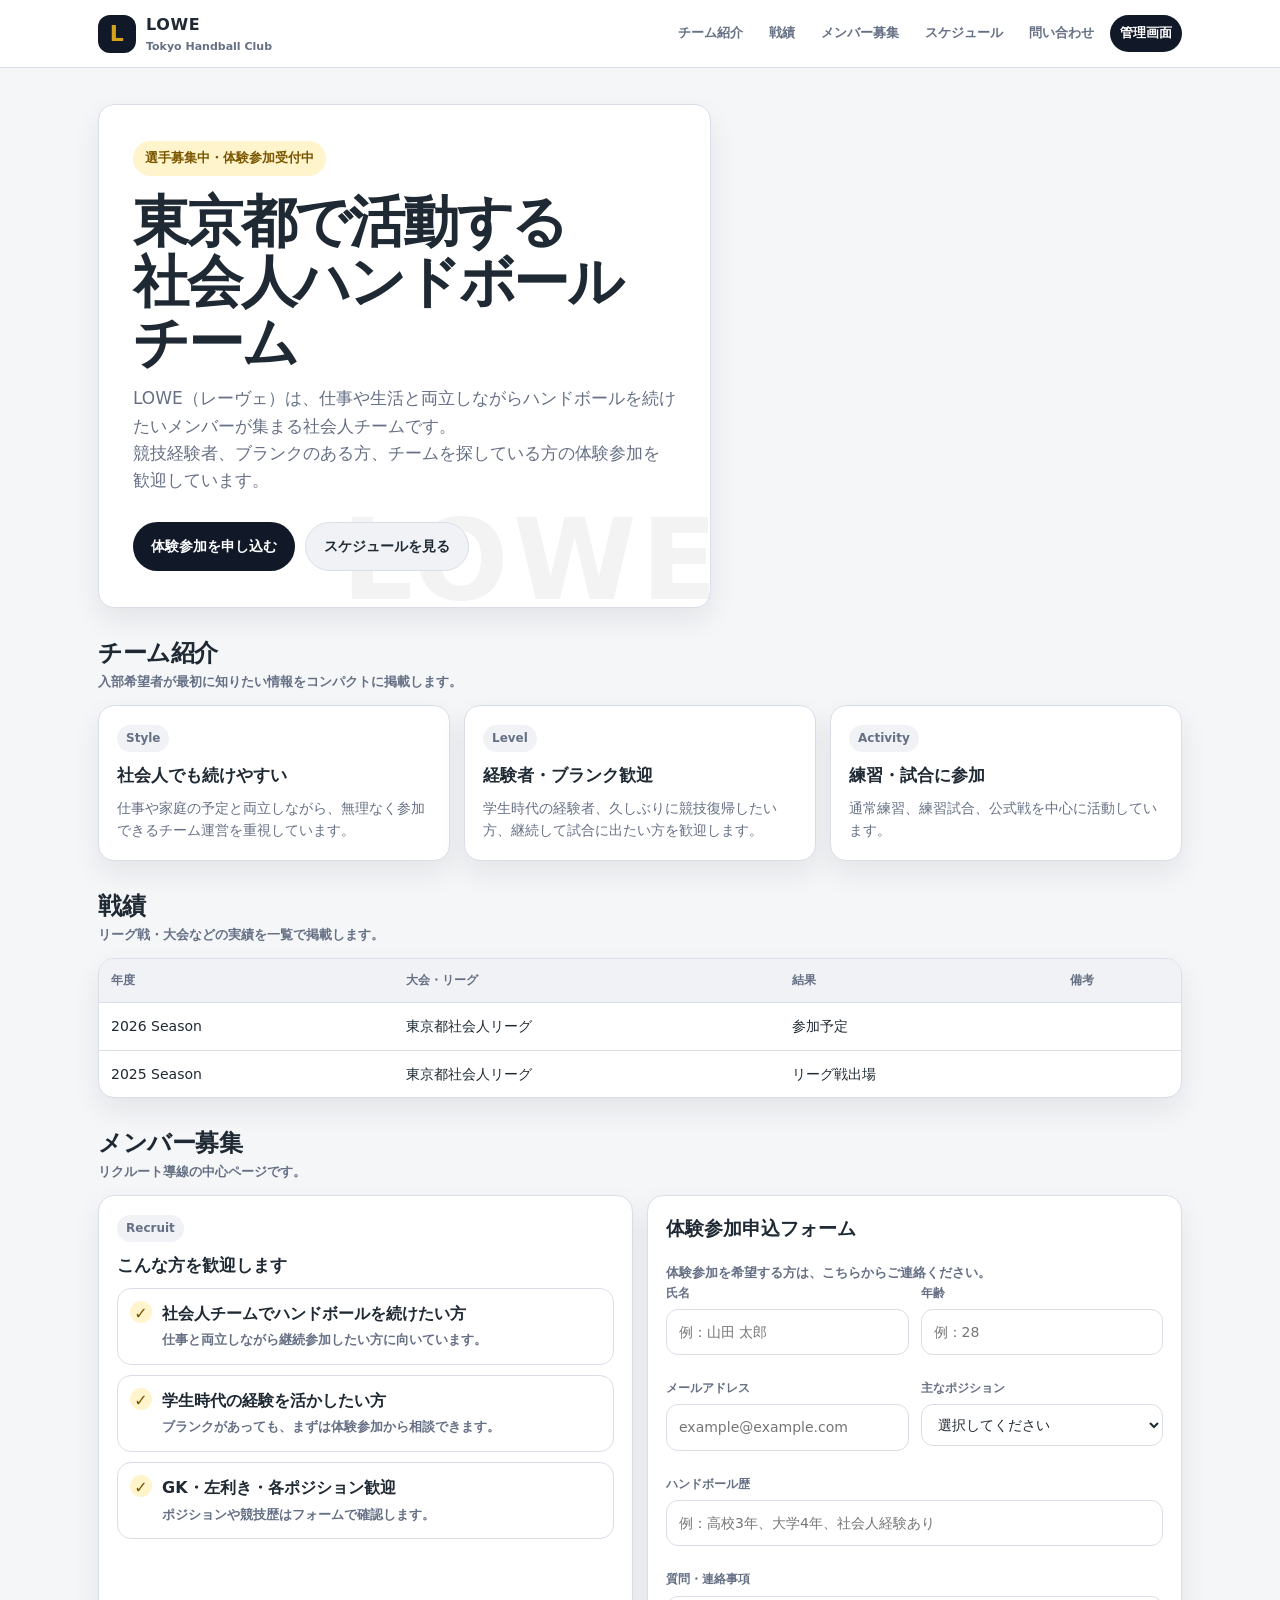
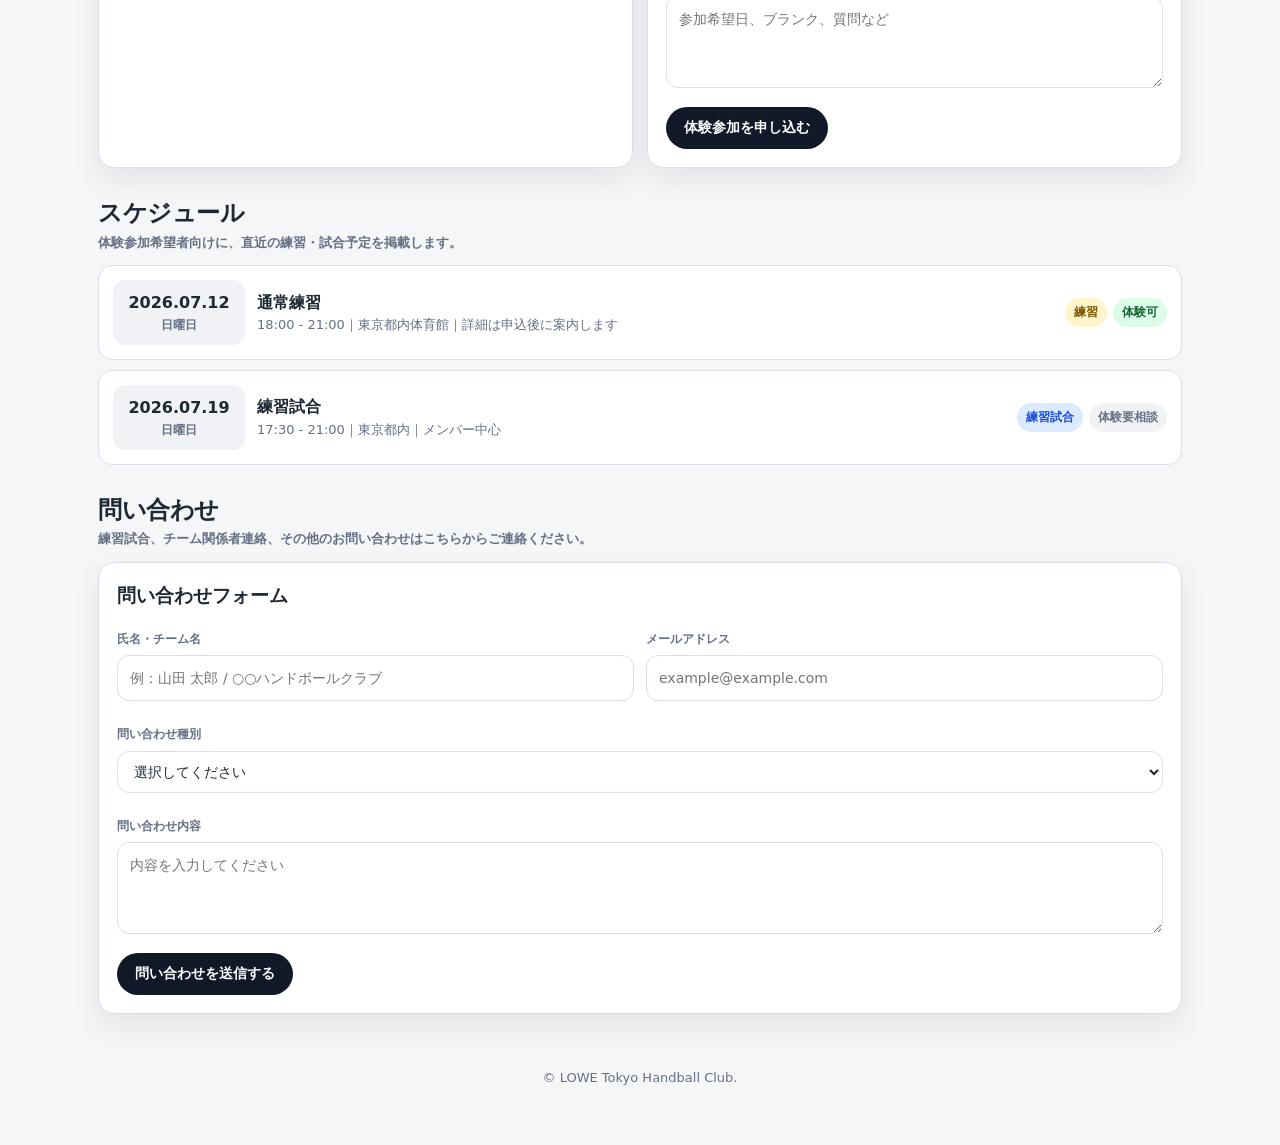
==== index.html @ 6a7ebe71 "Update index.html" ====
<!DOCTYPE html>
<html lang="ja">
<head>
  <meta charset="UTF-8">
  <meta name="viewport" content="width=device-width, initial-scale=1.0">
  <title>LOWE｜東京都社会人ハンドボールチーム</title>
  <meta name="description" content="LOWE（レーヴェ）は東京都で活動する社会人ハンドボールチームです。選手募集、体験参加、練習・試合予定を掲載しています。">
  <link rel="stylesheet" href="./styles.css">
</head>
<body>
  <header class="site-header">
    <div class="header-inner">
      <a href="./index.html#top" class="brand"><span class="brand-mark">L</span><span>LOWE<span class="brand-sub">Tokyo Handball Club</span></span></a>
      <nav class="nav" aria-label="メニュー">
        <a href="#about">チーム紹介</a>
        <a href="#records">戦績</a>
        <a href="#recruit">メンバー募集</a>
        <a href="#schedule">スケジュール</a>
        <a href="#contact">問い合わせ</a>
        <a href="./admin.html" class="admin-link">管理画面</a>
      </nav>
    </div>
  </header>

  <main id="top" class="container">
    <section class="hero">
      <div class="hero-main">
        <div>
          <span id="heroBadge" class="badge">読み込み中...</span>
          <h1 id="heroTitle"></h1>
          <p id="heroLead" class="lead"></p>
        </div>
        <div class="hero-actions">
          <a id="heroPrimaryButton" class="btn btn-primary" href="#recruit"></a>
          <a id="heroSecondaryButton" class="btn btn-secondary" href="#schedule"></a>
        </div>
      </div>
      <div id="heroGallery" class="hero-gallery hidden"></div>
    </section>

    <section id="about" class="section">
      <div class="section-head"><div><h2>チーム紹介</h2><p id="aboutNote" class="section-note"></p></div></div>
      <div id="aboutCards" class="grid-3"></div>
    </section>

    <section id="records" class="section">
      <div class="section-head"><div><h2>戦績</h2><p class="section-note">リーグ戦・大会などの実績を一覧で掲載します。</p></div></div>
      <div class="table-wrap compact-table">
        <table><thead><tr><th>年度</th><th>大会・リーグ</th><th>結果</th><th>備考</th></tr></thead><tbody id="recordList"></tbody></table>
      </div>
    </section>

    <section id="recruit" class="section">
      <div class="section-head"><div><h2>メンバー募集</h2><p id="recruitNote" class="section-note"></p></div></div>
      <div class="grid-2">
        <div class="card"><span class="card-kicker">Recruit</span><h3 id="recruitTitle"></h3><ul id="recruitList" class="recruit-list"></ul></div>
        <div class="form-box">
          <h3 style="margin-top:0;">体験参加申込フォーム</h3>
          <p class="section-note">体験参加を希望する方は、こちらからご連絡ください。</p>
          <form id="trialForm">
            <div class="form-grid">
              <div class="form-row"><label for="name">氏名</label><input id="name" type="text" placeholder="例：山田 太郎" required></div>
              <div class="form-row"><label for="age">年齢</label><input id="age" type="number" placeholder="例：28"></div>
              <div class="form-row"><label for="email">メールアドレス</label><input id="email" type="email" placeholder="example@example.com" required></div>
              <div class="form-row"><label for="position">主なポジション</label><select id="position" required><option value="">選択してください</option><option>GK</option><option>LW</option><option>RW</option><option>PV</option><option>CB</option><option>LB</option><option>RB</option><option>複数ポジション可</option></select></div>
              <div class="form-row full"><label for="history">ハンドボール歴</label><input id="history" type="text" placeholder="例：高校3年、大学4年、社会人経験あり"></div>
              <div class="form-row full"><label for="message">質問・連絡事項</label><textarea id="message" placeholder="参加希望日、ブランク、質問など"></textarea></div>
            </div>
            <button class="btn btn-primary" type="submit">体験参加を申し込む</button>
            <div id="formNotice" class="notice">体験参加申込を送信しました。</div>
          </form>
        </div>
      </div>
    </section>

    <section id="schedule" class="section">
      <div class="section-head"><div><h2>スケジュール</h2><p class="section-note">体験参加希望者向けに、直近の練習・試合予定を掲載します。</p></div></div>
      <div id="scheduleList" class="schedule-list"></div>
    </section>

    <section id="contact" class="section">
      <div class="section-head"><div><h2>問い合わせ</h2><p class="section-note">練習試合、チーム関係者連絡、その他のお問い合わせはこちらからご連絡ください。</p></div></div>
      <div class="form-box">
        <h3 style="margin-top:0;">問い合わせフォーム</h3>
        <form id="contactForm">
          <div class="form-grid">
            <div class="form-row"><label for="contactName">氏名・チーム名</label><input id="contactName" type="text" placeholder="例：山田 太郎 / ○○ハンドボールクラブ" required></div>
            <div class="form-row"><label for="contactEmail">メールアドレス</label><input id="contactEmail" type="email" placeholder="example@example.com" required></div>
            <div class="form-row full"><label for="contactCategory">問い合わせ種別</label><select id="contactCategory" required><option value="">選択してください</option><option>練習試合の相談</option><option>合同練習の相談</option><option>体験参加の相談</option><option>その他</option></select></div>
            <div class="form-row full"><label for="contactMessage">問い合わせ内容</label><textarea id="contactMessage" placeholder="内容を入力してください" required></textarea></div>
          </div>
          <button class="btn btn-primary" type="submit">問い合わせを送信する</button>
          <div id="contactNotice" class="notice">問い合わせを送信しました。</div>
        </form>
      </div>
    </section>

    <footer class="footer">© LOWE Tokyo Handball Club.</footer>
  </main>

  <script>window.LOWE_CONFIG = { API_URL: 'https://script.google.com/macros/s/AKfycbwyia8Nlp12G9dh4fAoDj5HJZ_Hp--eAXgDvvhFyzN0VoirF3Um8paBgnr2kawOHe3fKA/exec' };</script>
  <script src="./app.js"></script>
</body>
</html>
---- styles.css ----
:root {
  --bg: #f5f6f8;
  --surface: #ffffff;
  --surface-soft: #f0f2f5;
  --text: #1f2933;
  --muted: #667085;
  --line: #d9dee7;
  --main: #111827;
  --accent: #d7a21b;
  --accent-soft: #fff4cc;
  --red: #c2410c;
  --radius: 16px;
  --shadow: 0 12px 28px rgba(16, 24, 40, 0.08);
}

* { box-sizing: border-box; }
html { scroll-behavior: smooth; }
body {
  margin: 0;
  font-family: system-ui, -apple-system, BlinkMacSystemFont, "Segoe UI", sans-serif;
  color: var(--text);
  background: var(--bg);
  line-height: 1.6;
}
a { color: inherit; text-decoration: none; }
.hidden { display: none !important; }

.site-header {
  position: sticky;
  top: 0;
  z-index: 20;
  background: rgba(255, 255, 255, 0.94);
  border-bottom: 1px solid var(--line);
  backdrop-filter: blur(10px);
}
.header-inner {
  max-width: 1120px;
  margin: 0 auto;
  padding: 12px 18px;
  display: flex;
  align-items: center;
  justify-content: space-between;
  gap: 16px;
}
.brand {
  display: flex;
  align-items: center;
  gap: 10px;
  font-weight: 800;
  letter-spacing: 0.04em;
}
.brand-mark {
  width: 38px;
  height: 38px;
  border-radius: 12px;
  background: var(--main);
  color: var(--accent);
  display: grid;
  place-items: center;
  font-size: 22px;
  font-weight: 900;
}
.brand-sub {
  display: block;
  font-size: 11px;
  color: var(--muted);
  font-weight: 600;
  letter-spacing: 0;
}
.nav {
  display: flex;
  gap: 6px;
  flex-wrap: wrap;
  justify-content: flex-end;
}
.nav a {
  padding: 8px 10px;
  border-radius: 999px;
  font-size: 13px;
  color: var(--muted);
  font-weight: 700;
}
.nav a:hover { background: var(--surface-soft); color: var(--text); }
.nav .admin-link { background: var(--main); color: #ffffff; }

.container {
  max-width: 1120px;
  margin: 0 auto;
  padding: 22px 18px 56px;
}
.hero {
  display: grid;
  grid-template-columns: minmax(0, 1.15fr) minmax(320px, 0.85fr);
  gap: 18px;
  margin-top: 14px;
  align-items: stretch;
}
.hero-main,
.hero-gallery,
.card,
.form-box,
.admin-box,
.admin-login-card {
  background: var(--surface);
  border: 1px solid var(--line);
  border-radius: var(--radius);
  box-shadow: var(--shadow);
}
.admin-login-card {
  max-width: 560px;
  margin: 54px auto 0;
  padding: 28px;
}
.hero-main {
  padding: 36px 34px;
  min-height: 360px;
  display: flex;
  flex-direction: column;
  justify-content: space-between;
  overflow: hidden;
  position: relative;
}
.hero-main::after {
  content: "LOWE";
  position: absolute;
  right: -12px;
  bottom: -44px;
  font-size: 112px;
  font-weight: 900;
  color: rgba(17, 24, 39, 0.05);
  letter-spacing: 0.04em;
  pointer-events: none;
}
.hero-gallery {
  padding: 14px;
  display: grid;
  grid-template-columns: 1.15fr 0.85fr;
  grid-template-rows: 1fr 1fr;
  gap: 10px;
  min-height: 360px;
}
.hero-gallery.hidden { display: none; }
.hero-img {
  width: 100%;
  height: 100%;
  border-radius: 14px;
  object-fit: cover;
  background: var(--surface-soft);
  display: block;
}
.hero-img-main { grid-row: 1 / 3; }
.hero-gallery.one { grid-template-columns: 1fr; grid-template-rows: 1fr; }
.hero-gallery.one .hero-img-main { grid-row: auto; }
.hero-gallery.two { grid-template-columns: 1fr 1fr; grid-template-rows: 1fr; }
.hero-gallery.two .hero-img-main { grid-row: auto; }

.badge {
  display: inline-flex;
  width: fit-content;
  padding: 7px 12px;
  border-radius: 999px;
  background: var(--accent-soft);
  color: #7a5600;
  font-size: 13px;
  font-weight: 800;
}
h1 {
  margin: 16px 0 12px;
  font-size: clamp(32px, 5vw, 56px);
  line-height: 1.08;
  letter-spacing: -0.04em;
  white-space: pre-line;
}
.lead {
  margin: 0;
  max-width: 820px;
  font-size: 17px;
  color: var(--muted);
  font-weight: 500;
  white-space: pre-line;
  position: relative;
  z-index: 1;
}
.hero-actions {
  display: flex;
  flex-wrap: wrap;
  gap: 10px;
  margin-top: 28px;
  position: relative;
  z-index: 1;
}
.btn {
  appearance: none;
  border: 0;
  border-radius: 999px;
  padding: 12px 18px;
  font-size: 14px;
  font-weight: 800;
  cursor: pointer;
  display: inline-flex;
  align-items: center;
  justify-content: center;
  gap: 8px;
  transition: 0.16s ease;
}
.btn-primary { background: var(--main); color: #ffffff; }
.btn-primary:hover {
  transform: translateY(-1px);
  box-shadow: 0 10px 18px rgba(17, 24, 39, 0.18);
}
.btn-secondary {
  background: var(--surface-soft);
  color: var(--text);
  border: 1px solid var(--line);
}
.btn-danger {
  background: #fff1f2;
  color: #be123c;
  border: 1px solid #fecdd3;
}
.btn-small { padding: 8px 12px; font-size: 12px; }

.section { margin-top: 26px; }
.section-head {
  display: flex;
  align-items: flex-end;
  justify-content: space-between;
  gap: 16px;
  margin-bottom: 12px;
}
.section h2 { margin: 0; font-size: 24px; letter-spacing: -0.02em; }
.section-note {
  margin: 0;
  color: var(--muted);
  font-size: 13px;
  font-weight: 600;
}
.grid-3 {
  display: grid;
  grid-template-columns: repeat(3, 1fr);
  gap: 14px;
}
.grid-2 {
  display: grid;
  grid-template-columns: repeat(2, 1fr);
  gap: 14px;
}
.card { padding: 18px; }
.card-kicker {
  display: inline-flex;
  padding: 4px 9px;
  border-radius: 999px;
  background: var(--surface-soft);
  color: var(--muted);
  font-size: 12px;
  font-weight: 800;
  margin-bottom: 10px;
}
.card h3 { margin: 0 0 8px; font-size: 17px; }
.card p {
  margin: 0;
  color: var(--muted);
  font-size: 14px;
  white-space: pre-line;
}
.recruit-list {
  display: grid;
  gap: 10px;
  margin: 0;
  padding: 0;
  list-style: none;
}
.recruit-list li {
  display: flex;
  gap: 10px;
  align-items: flex-start;
  padding: 12px;
  border: 1px solid var(--line);
  border-radius: 14px;
  background: #ffffff;
}
.check {
  width: 22px;
  height: 22px;
  border-radius: 999px;
  display: grid;
  place-items: center;
  background: var(--accent-soft);
  color: #7a5600;
  font-weight: 900;
  flex: 0 0 auto;
}
.form-box, .admin-box { padding: 18px; }
label {
  display: block;
  margin-bottom: 6px;
  color: var(--muted);
  font-size: 12px;
  font-weight: 800;
}
input, select, textarea {
  width: 100%;
  padding: 11px 12px;
  border: 1px solid var(--line);
  border-radius: 12px;
  background: #ffffff;
  font: inherit;
  font-size: 14px;
  color: var(--text);
}
input[type="date"], input[type="time"] { min-height: 46px; }
textarea { min-height: 92px; resize: vertical; }
.form-grid {
  display: grid;
  grid-template-columns: repeat(2, 1fr);
  gap: 12px;
}
.form-row { margin-bottom: 12px; }
.full { grid-column: 1 / -1; }

.schedule-list { display: grid; gap: 10px; }
.schedule-item {
  display: grid;
  grid-template-columns: 132px 1fr auto;
  gap: 12px;
  align-items: center;
  padding: 14px;
  border: 1px solid var(--line);
  border-radius: 14px;
  background: var(--surface);
}
.date-box {
  padding: 10px;
  border-radius: 12px;
  background: var(--surface-soft);
  text-align: center;
  font-weight: 900;
}
.date-box span {
  display: block;
  color: var(--muted);
  font-size: 12px;
  font-weight: 800;
}
.schedule-title { font-weight: 900; }
.schedule-meta { color: var(--muted); font-size: 13px; }
.tag {
  display: inline-flex;
  align-items: center;
  padding: 5px 9px;
  border-radius: 999px;
  background: var(--surface-soft);
  color: var(--muted);
  font-size: 12px;
  font-weight: 800;
  white-space: nowrap;
}
.tag.open { background: var(--accent-soft); color: #7a5600; }
.tag.match { background: #dbeafe; color: #1d4ed8; }
.tag.trial-ok { background: #dcfce7; color: #166534; }
.tag.trial-ng { background: #ffedd5; color: #9a3412; }

.table-wrap {
  overflow-x: auto;
  background: var(--surface);
  border: 1px solid var(--line);
  border-radius: var(--radius);
  box-shadow: var(--shadow);
}
table {
  width: 100%;
  min-width: 720px;
  border-collapse: collapse;
  font-size: 14px;
}
th, td {
  padding: 12px;
  border-bottom: 1px solid var(--line);
  text-align: left;
  white-space: nowrap;
}
th {
  background: var(--surface-soft);
  color: var(--muted);
  font-size: 12px;
  font-weight: 900;
}
tr:last-child td { border-bottom: 0; }
.compact-table table { min-width: 620px; }

.notice {
  padding: 13px 14px;
  border-radius: 14px;
  background: var(--accent-soft);
  color: #7a5600;
  font-size: 13px;
  font-weight: 800;
  margin-top: 12px;
  display: none;
}
.notice.error {
  background: #fff1f2;
  color: #be123c;
}
.admin-note {
  padding: 14px;
  border-radius: 14px;
  background: #eef2ff;
  color: #3730a3;
  font-size: 13px;
  font-weight: 700;
  margin-bottom: 14px;
}
.admin-tabs {
  display: flex;
  flex-wrap: wrap;
  gap: 8px;
  margin-bottom: 16px;
  padding: 8px;
  background: var(--surface-soft);
  border-radius: 999px;
}
.tab-btn {
  border: 0;
  border-radius: 999px;
  padding: 10px 14px;
  background: transparent;
  color: var(--muted);
  font-weight: 900;
  cursor: pointer;
  font-size: 13px;
}
.tab-btn.active { background: var(--main); color: #ffffff; }
.tab-panel { display: none; }
.tab-panel.active { display: block; }
.admin-actions {
  display: flex;
  flex-wrap: wrap;
  gap: 10px;
  margin-top: 4px;
}
.admin-card {
  padding: 14px;
  border: 1px solid var(--line);
  border-radius: 14px;
  background: #ffffff;
  margin-bottom: 12px;
}
.footer {
  margin-top: 34px;
  padding: 20px 0 0;
  color: var(--muted);
  font-size: 13px;
  text-align: center;
}

@media (max-width: 920px) {
  .hero { grid-template-columns: 1fr; }
  .hero-gallery { min-height: 280px; }
}
@media (max-width: 860px) {
  .grid-3, .grid-2 { grid-template-columns: 1fr; }
  .form-grid { grid-template-columns: 1fr; }
  .schedule-item { grid-template-columns: 1fr; }
  .header-inner {
    align-items: flex-start;
    flex-direction: column;
  }
  .nav { justify-content: flex-start; }
  .hero-main { padding: 24px; }
}
@media (max-width: 520px) {
  .container { padding: 14px 12px 42px; }
  .nav a { padding: 7px 8px; font-size: 12px; }
  .hero-gallery {
    grid-template-columns: 1fr;
    grid-template-rows: repeat(3, 160px);
  }
  .hero-gallery .hero-img-main { grid-row: auto; }
  .admin-tabs { border-radius: 16px; }
  .tab-btn { flex: 1 1 auto; }
}
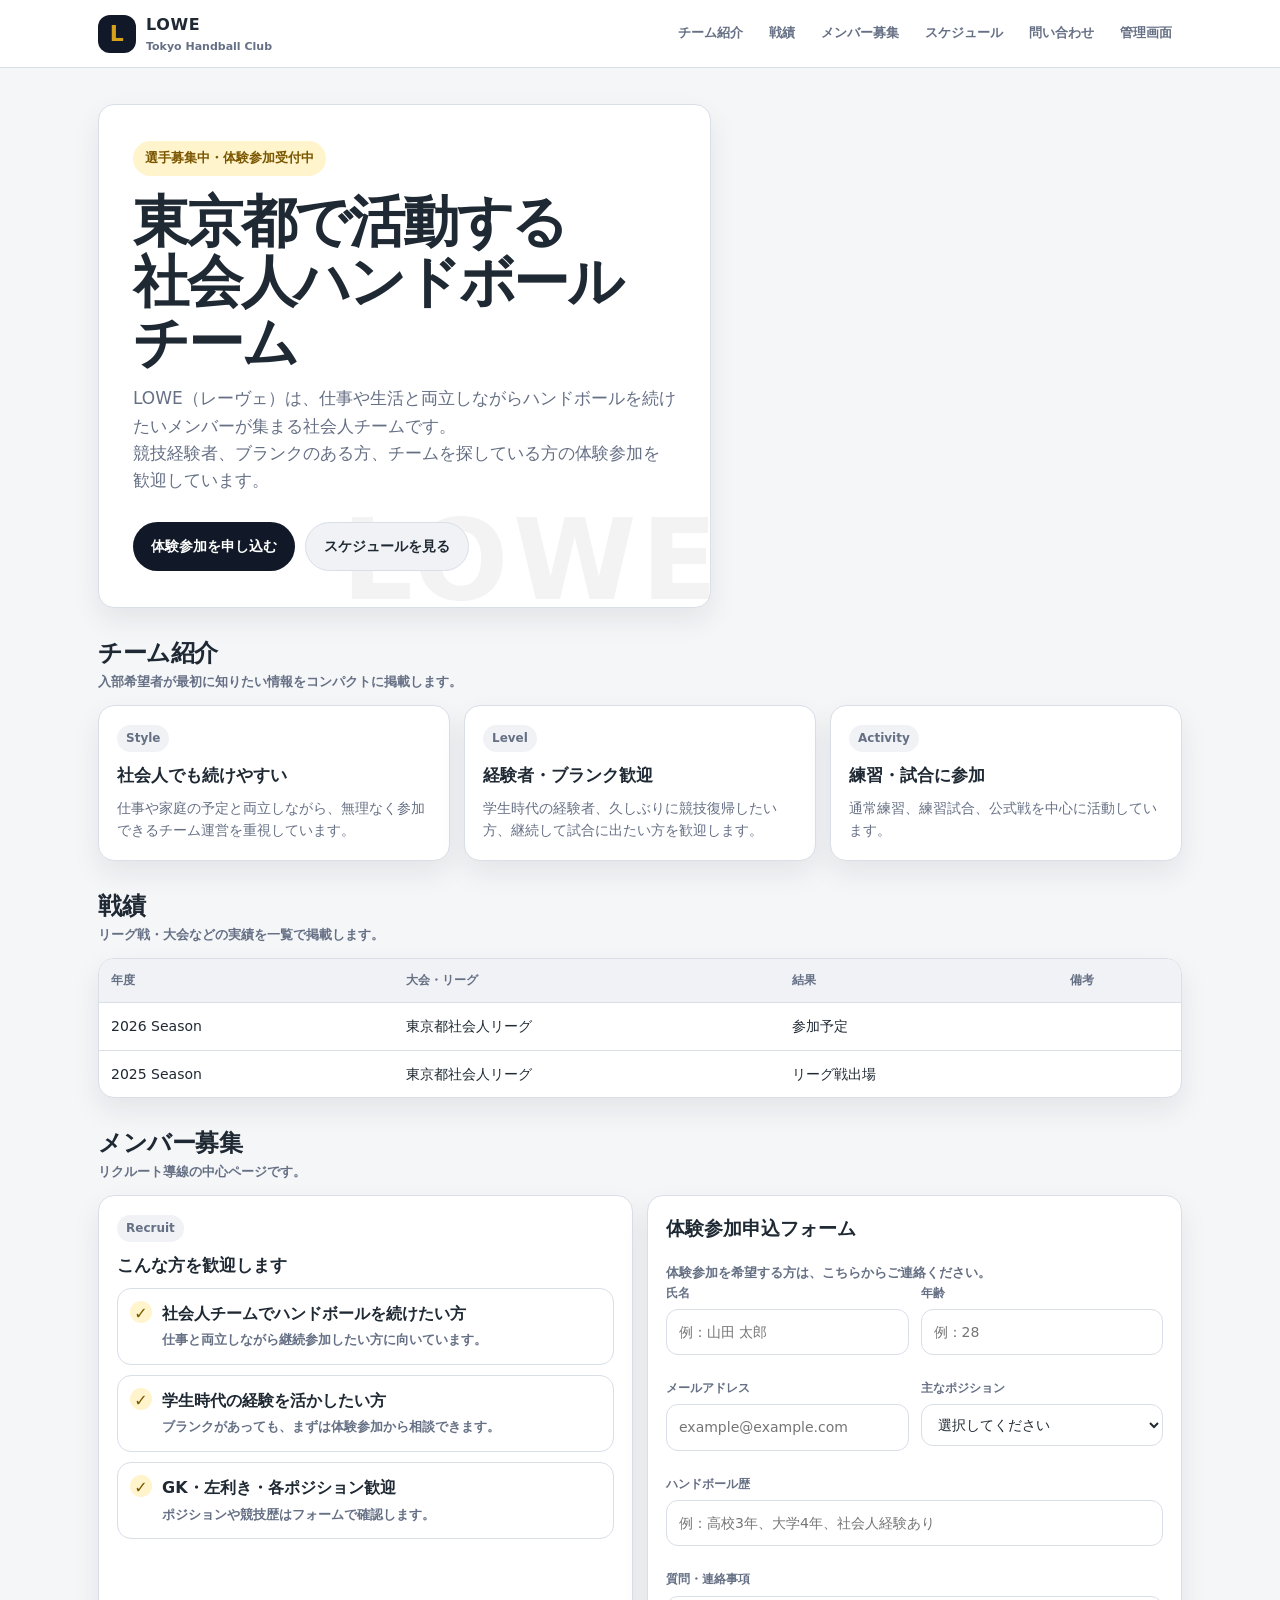
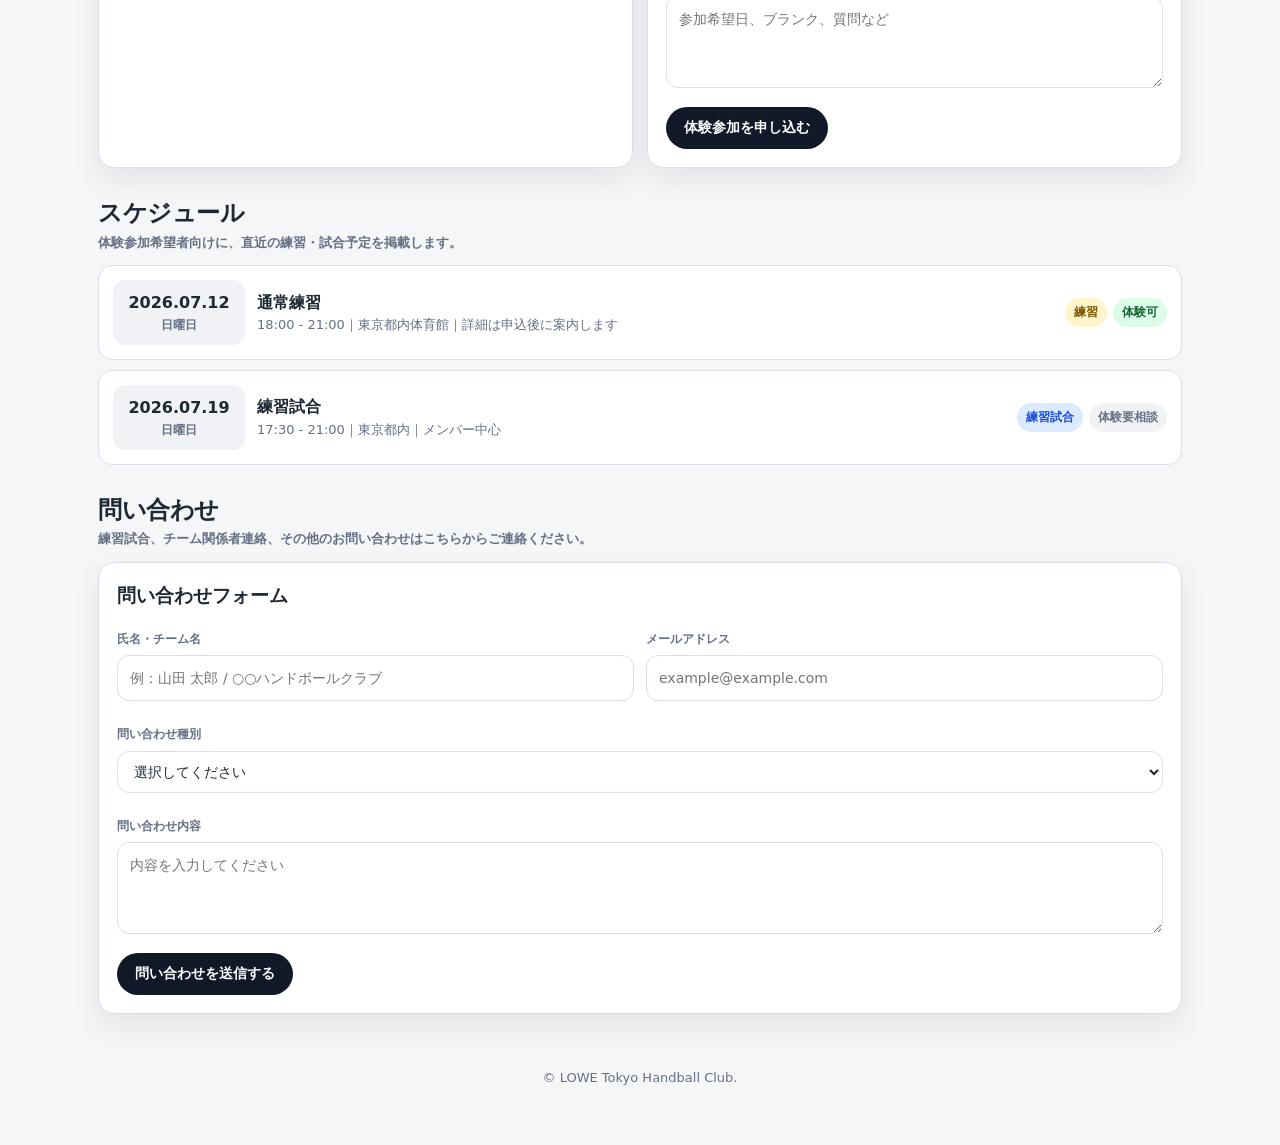
==== commit ba4bb48a: "Update index.html" ====
--- a/index.html
+++ b/index.html
@@ -17,7 +17,7 @@
         <a href="#recruit">メンバー募集</a>
         <a href="#schedule">スケジュール</a>
         <a href="#contact">問い合わせ</a>
-        <a href="./admin.html" class="admin-link">管理画面</a>
+        <a href="./admin.html">管理画面</a>
       </nav>
     </div>
   </header>
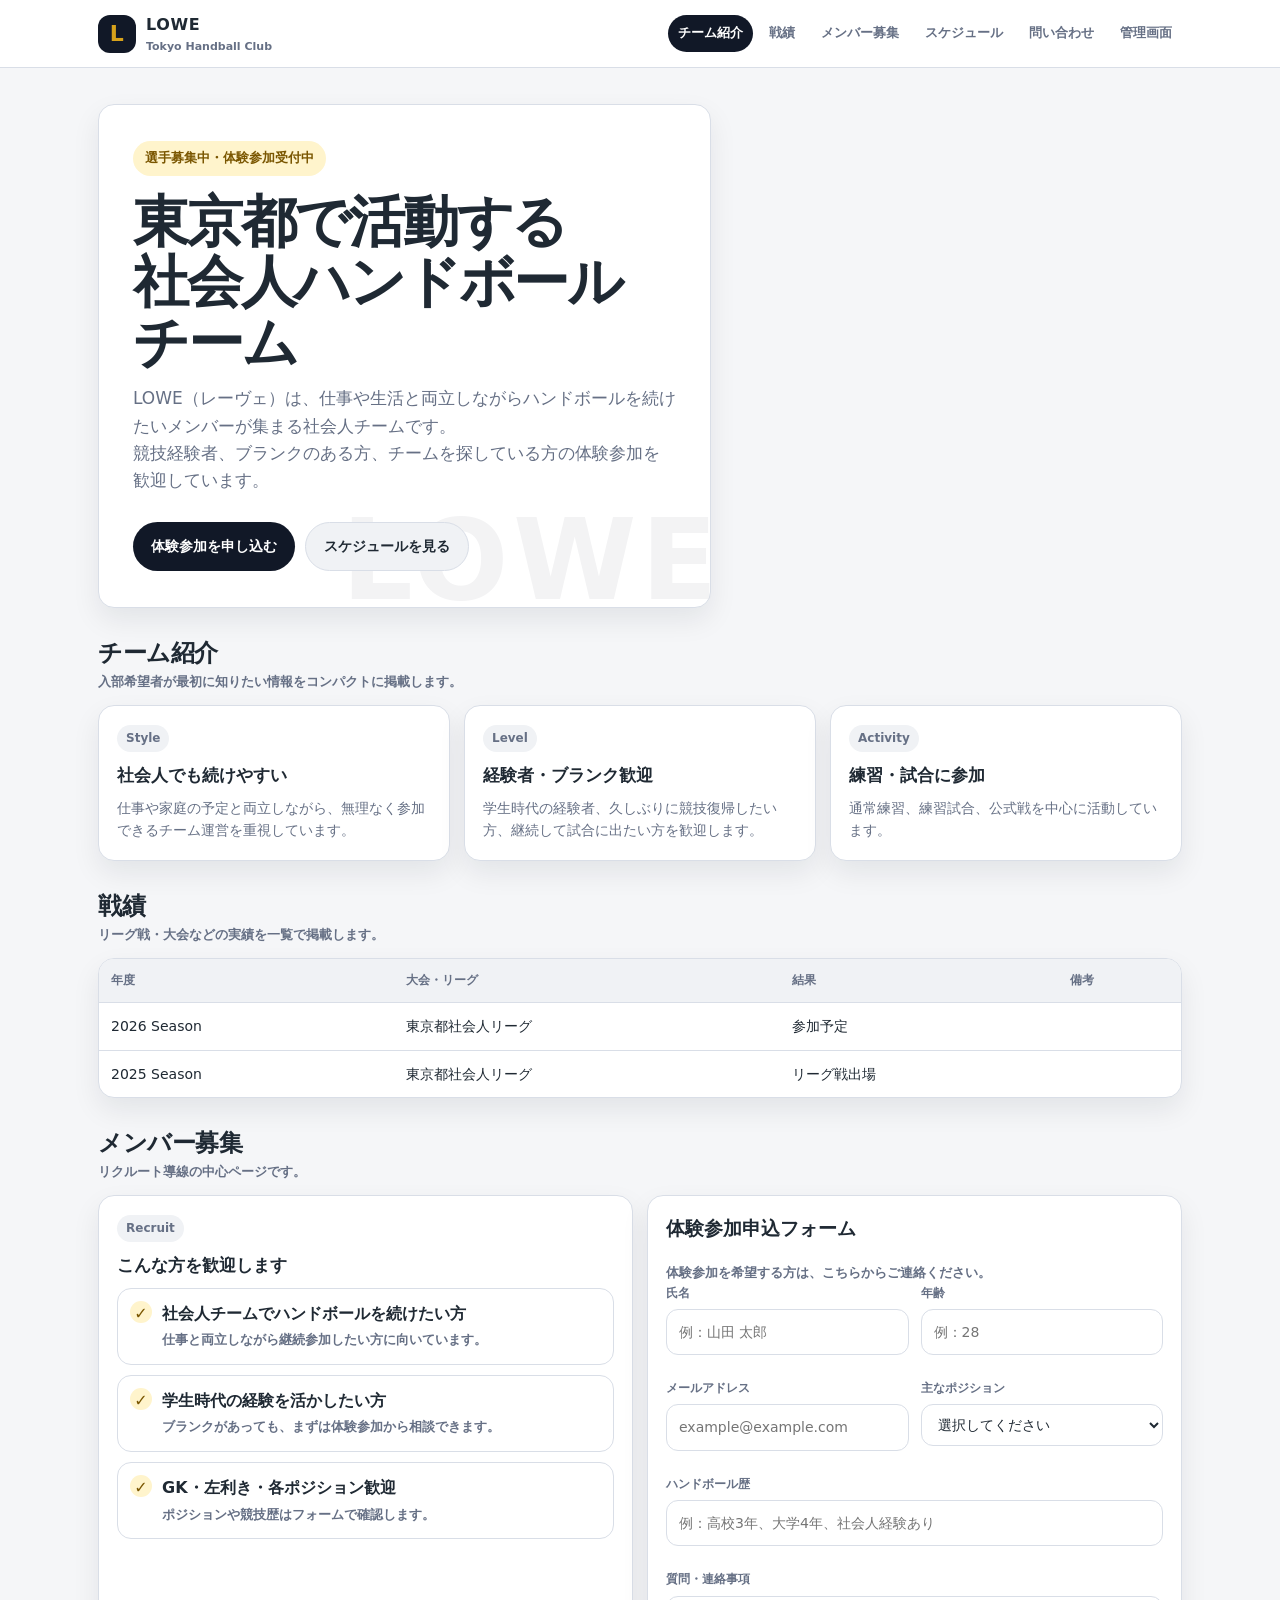
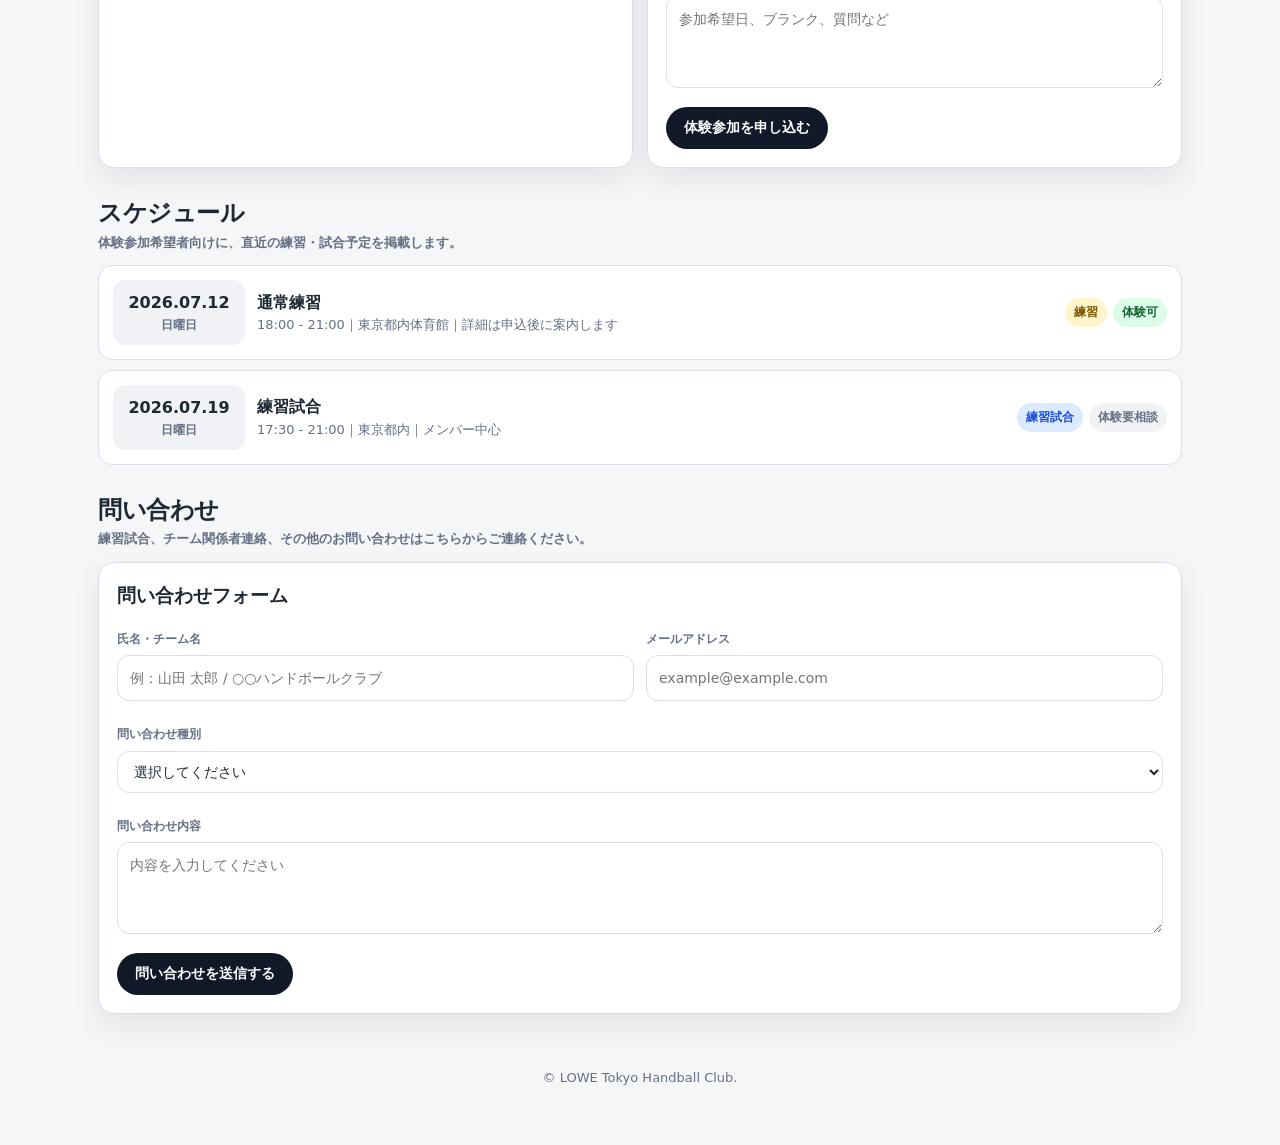
==== commit 24c026fc: "Add files via upload" ====
--- a/index.html
+++ b/index.html
@@ -86,7 +86,7 @@
           <div class="form-grid">
             <div class="form-row"><label for="contactName">氏名・チーム名</label><input id="contactName" type="text" placeholder="例：山田 太郎 / ○○ハンドボールクラブ" required></div>
             <div class="form-row"><label for="contactEmail">メールアドレス</label><input id="contactEmail" type="email" placeholder="example@example.com" required></div>
-            <div class="form-row full"><label for="contactCategory">問い合わせ種別</label><select id="contactCategory" required><option value="">選択してください</option><option>練習試合の相談</option><option>合同練習の相談</option><option>体験参加の相談</option><option>その他</option></select></div>
+            <div class="form-row full"><label for="contactCategory">問い合わせ種別</label><select id="contactCategory" required><option value="">選択してください</option><option>練習試合の相談</option><option>合同練習の相談</option><option>大会・関係者連絡</option><option>その他</option></select></div>
             <div class="form-row full"><label for="contactMessage">問い合わせ内容</label><textarea id="contactMessage" placeholder="内容を入力してください" required></textarea></div>
           </div>
           <button class="btn btn-primary" type="submit">問い合わせを送信する</button>
--- a/styles.css
+++ b/styles.css
@@ -81,8 +81,8 @@
   font-weight: 700;
 }
 .nav a:hover { background: var(--surface-soft); color: var(--text); }
-.nav .admin-link { background: var(--main); color: #ffffff; }
-
+
+.nav a.active { background: var(--main); color: #ffffff; }
 .container {
   max-width: 1120px;
   margin: 0 auto;
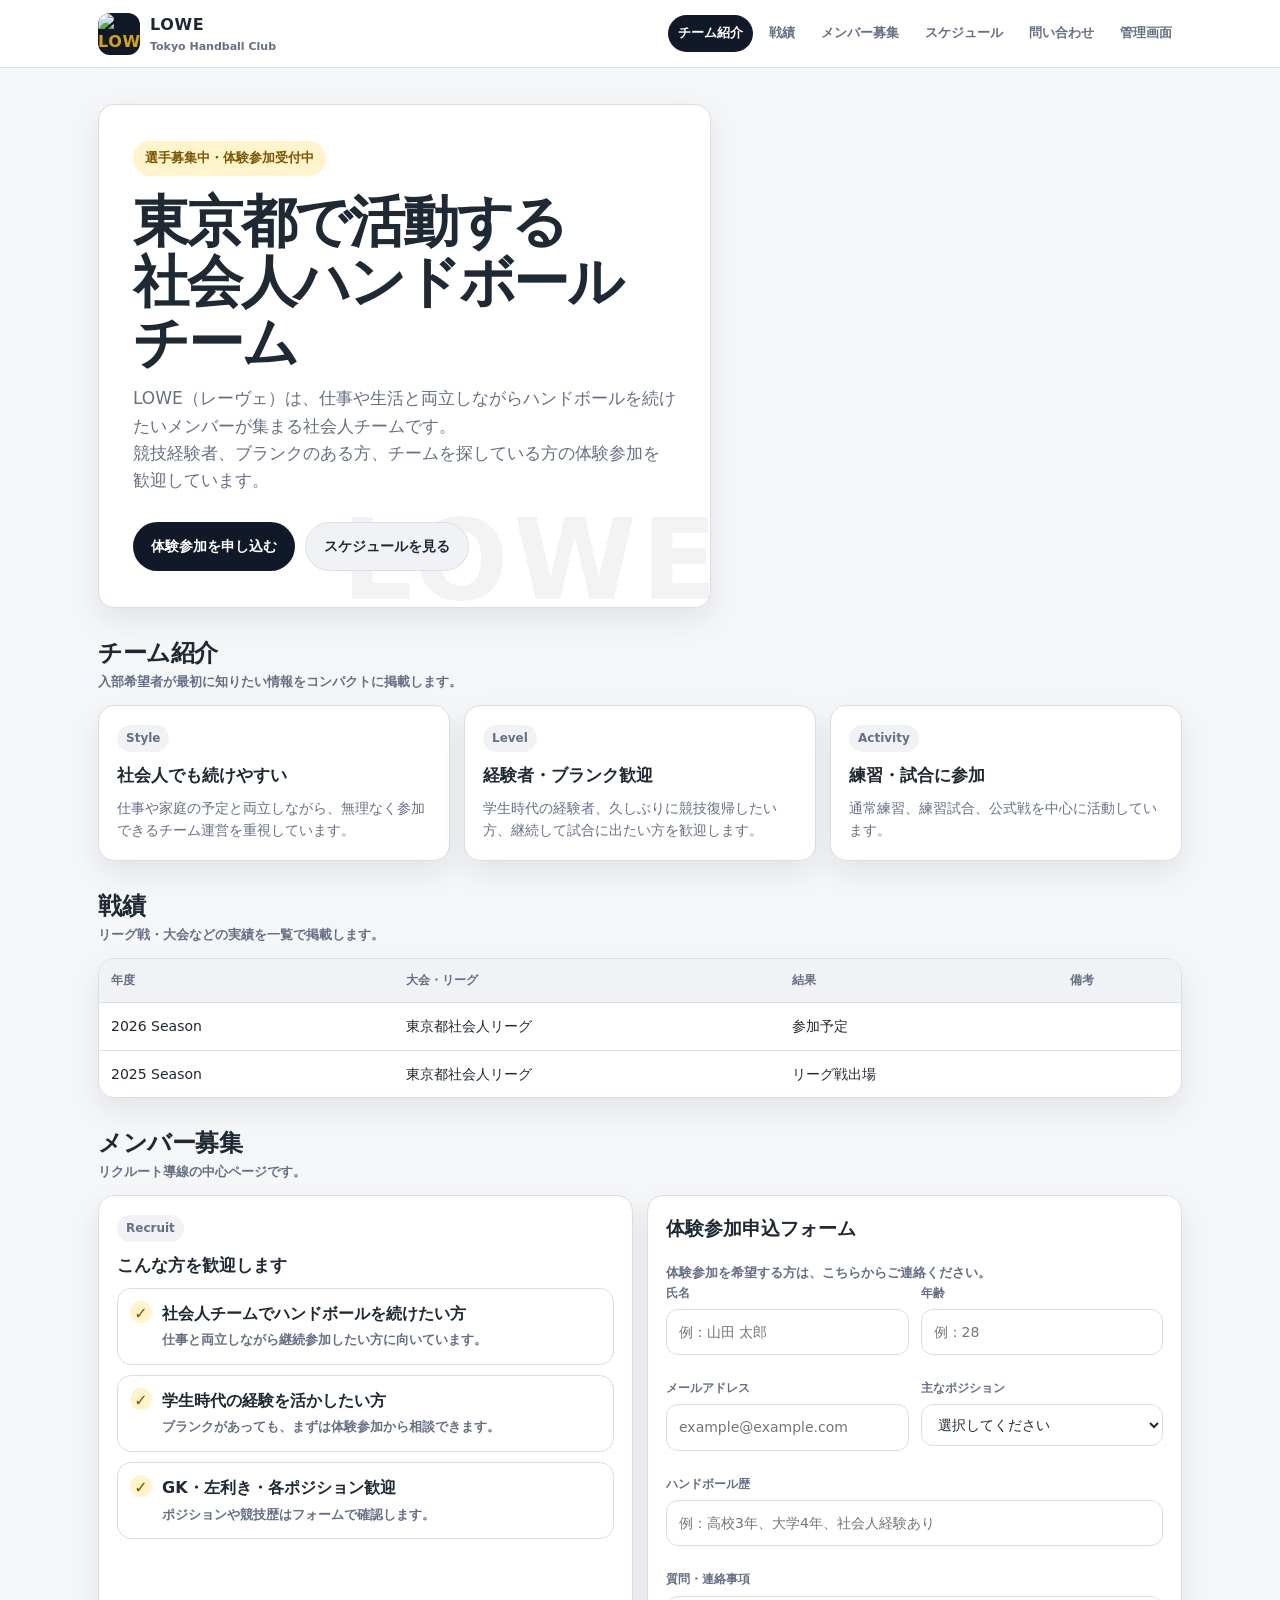
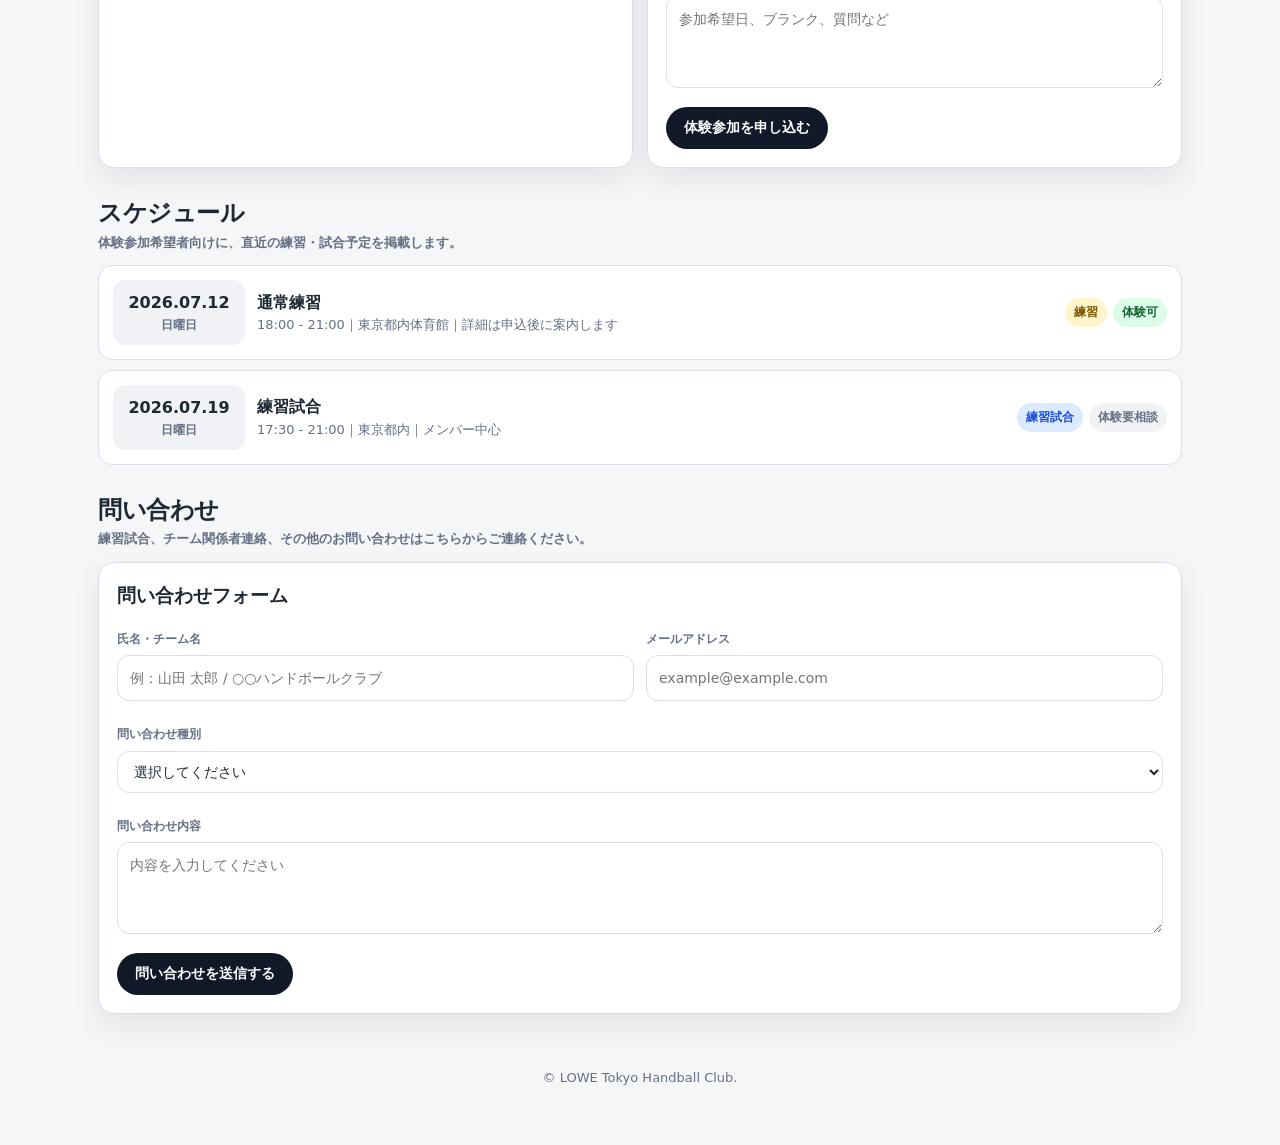
==== commit e042ccc8: "Add files via upload" ====
--- a/index.html
+++ b/index.html
@@ -10,7 +10,7 @@
 <body>
   <header class="site-header">
     <div class="header-inner">
-      <a href="./index.html#top" class="brand"><span class="brand-mark">L</span><span>LOWE<span class="brand-sub">Tokyo Handball Club</span></span></a>
+      <a href="./index.html#top" class="brand"><span class="brand-mark"><img src="./images/logo.png" alt="LOWE logo"></span><span>LOWE<span class="brand-sub">Tokyo Handball Club</span></span></a>
       <nav class="nav" aria-label="メニュー">
         <a href="#about">チーム紹介</a>
         <a href="#records">戦績</a>
--- a/styles.css
+++ b/styles.css
@@ -50,15 +50,22 @@
   letter-spacing: 0.04em;
 }
 .brand-mark {
-  width: 38px;
-  height: 38px;
+  width: 42px;
+  height: 42px;
   border-radius: 12px;
   background: var(--main);
   color: var(--accent);
   display: grid;
   place-items: center;
-  font-size: 22px;
-  font-weight: 900;
+  overflow: hidden;
+  flex: 0 0 auto;
+}
+
+.brand-mark img {
+  width: 100%;
+  height: 100%;
+  object-fit: cover;
+  display: block;
 }
 .brand-sub {
   display: block;
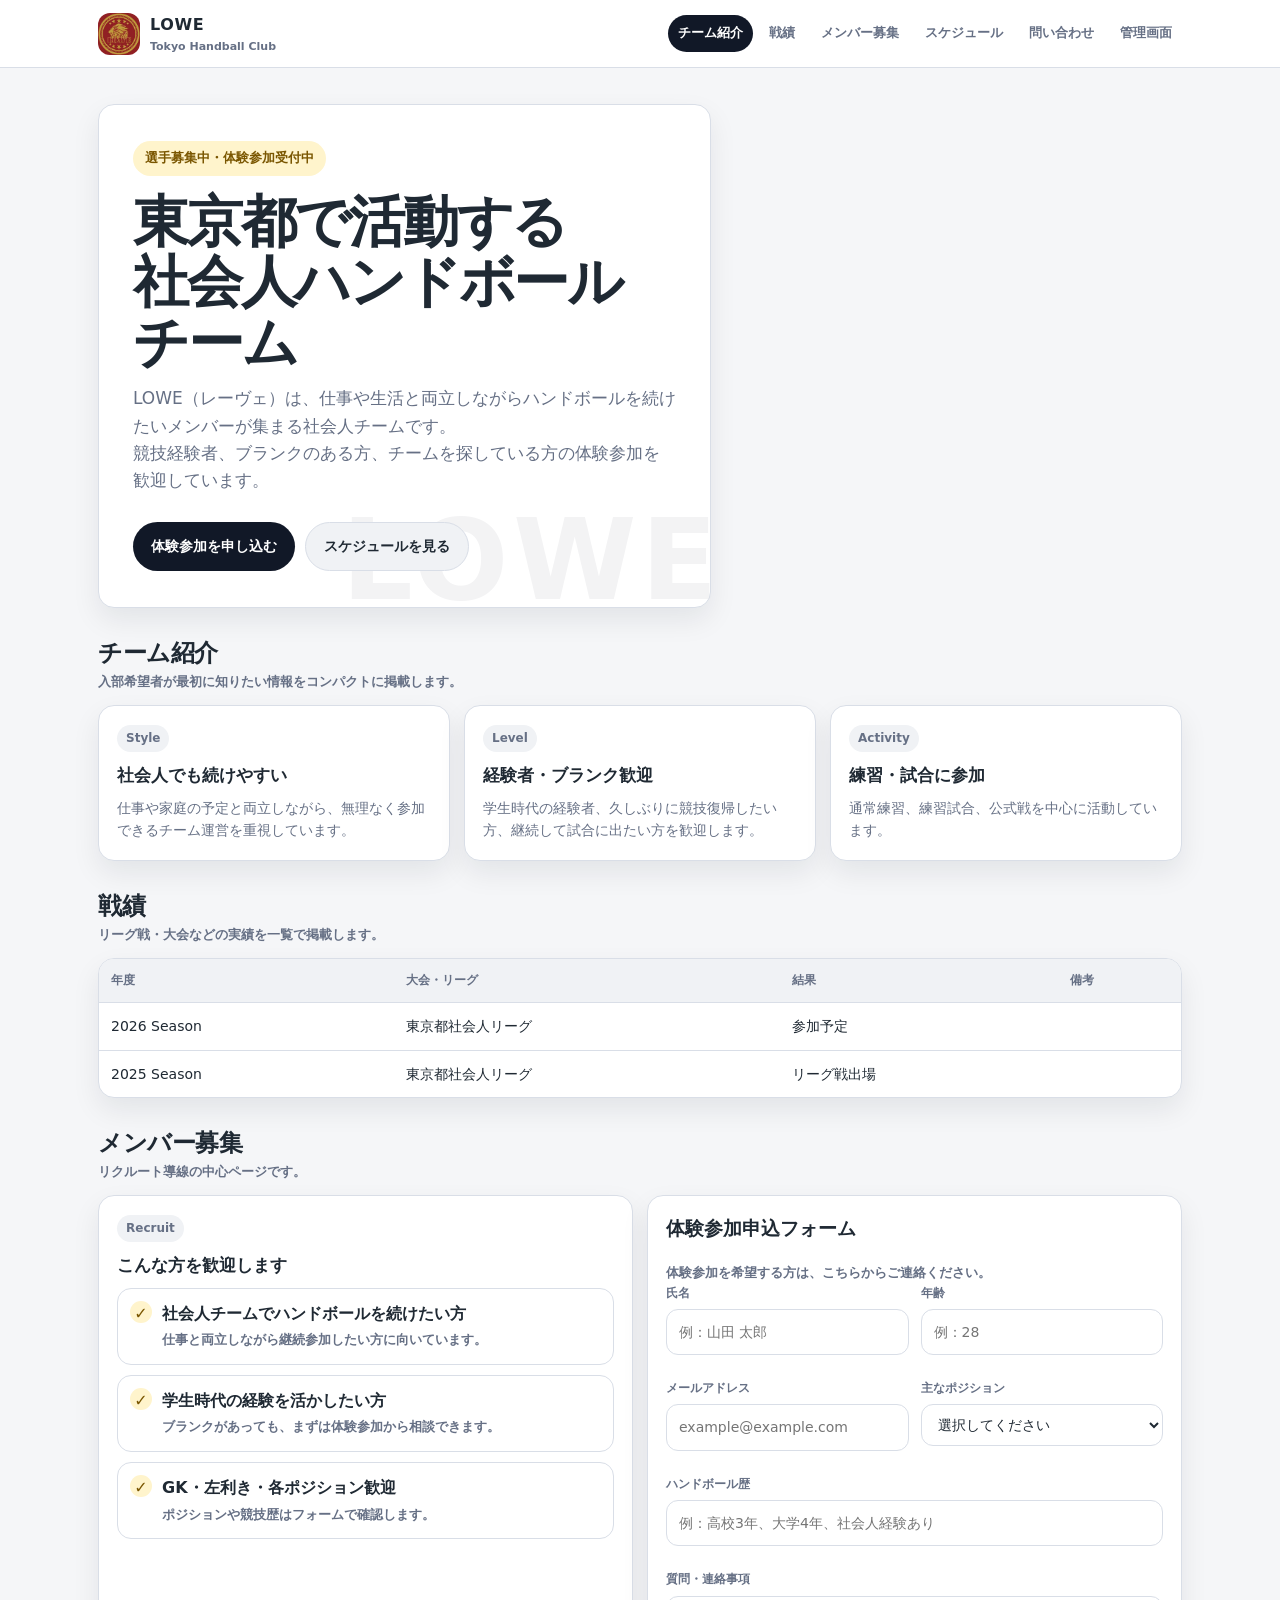
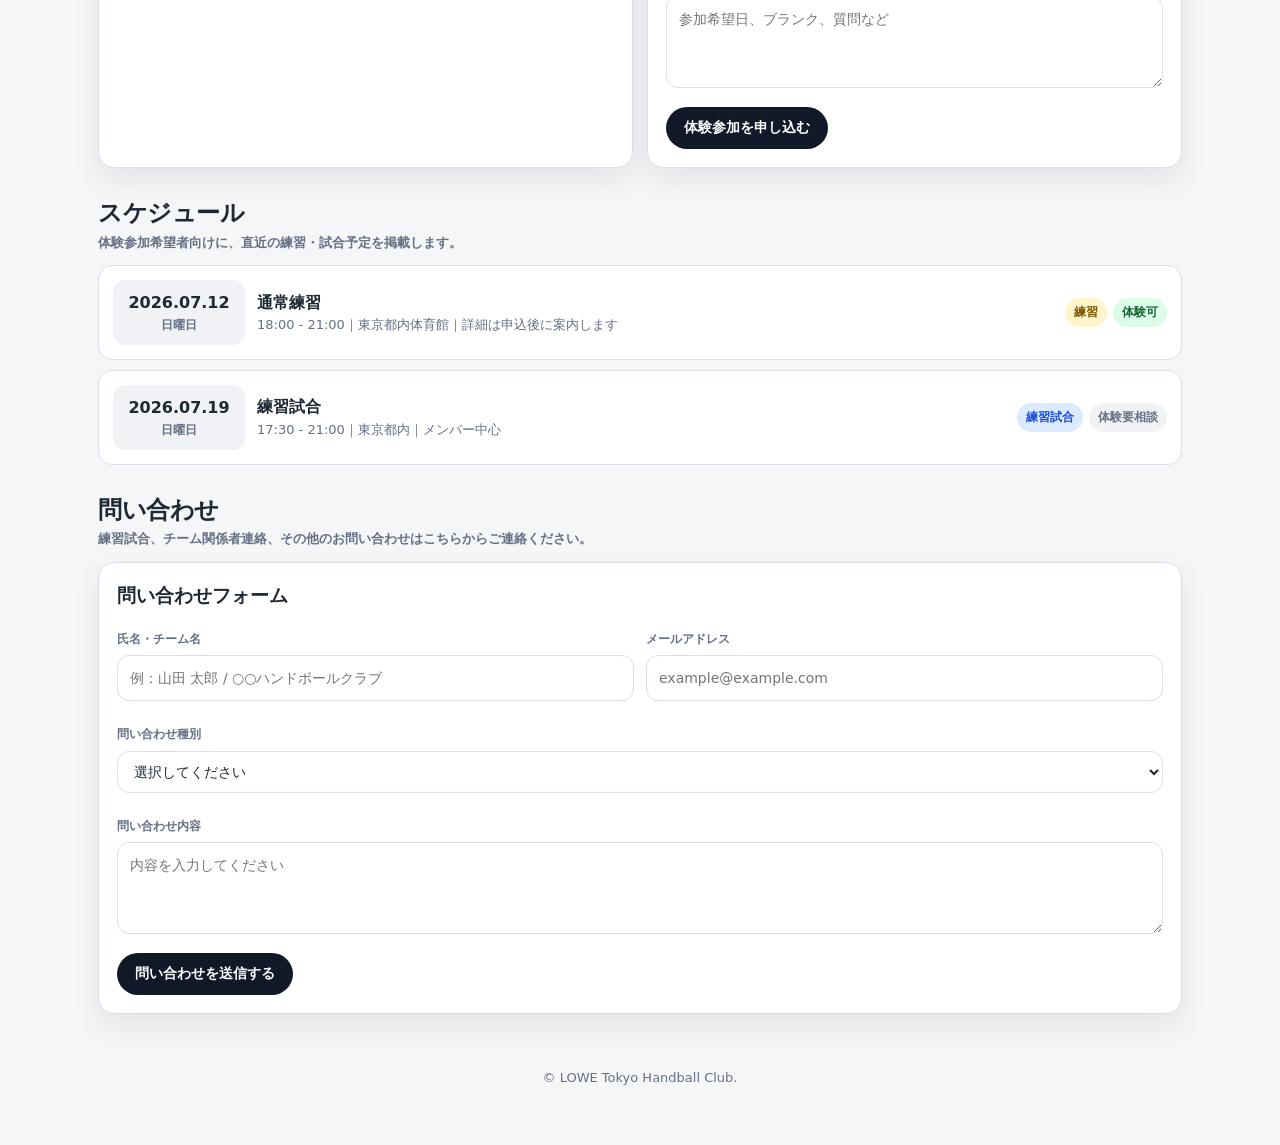
==== commit 29e3db1e: "Add files via upload" ====
--- a/index.html
+++ b/index.html
@@ -10,7 +10,7 @@
 <body>
   <header class="site-header">
     <div class="header-inner">
-      <a href="./index.html#top" class="brand"><span class="brand-mark"><img src="./images/logo.png" alt="LOWE logo"></span><span>LOWE<span class="brand-sub">Tokyo Handball Club</span></span></a>
+      <a href="./index.html#top" class="brand"><span class="brand-mark"><img src="./images/logo.png" alt="LOWE logo" onerror="this.style.display='none'; this.parentElement.classList.add('logo-fallback');"></span><span>LOWE<span class="brand-sub">Tokyo Handball Club</span></span></a>
       <nav class="nav" aria-label="メニュー">
         <a href="#about">チーム紹介</a>
         <a href="#records">戦績</a>
--- a/styles.css
+++ b/styles.css
@@ -67,6 +67,12 @@
   object-fit: cover;
   display: block;
 }
+
+.brand-mark.logo-fallback::before {
+  content: "L";
+  font-size: 22px;
+  font-weight: 900;
+}
 .brand-sub {
   display: block;
   font-size: 11px;
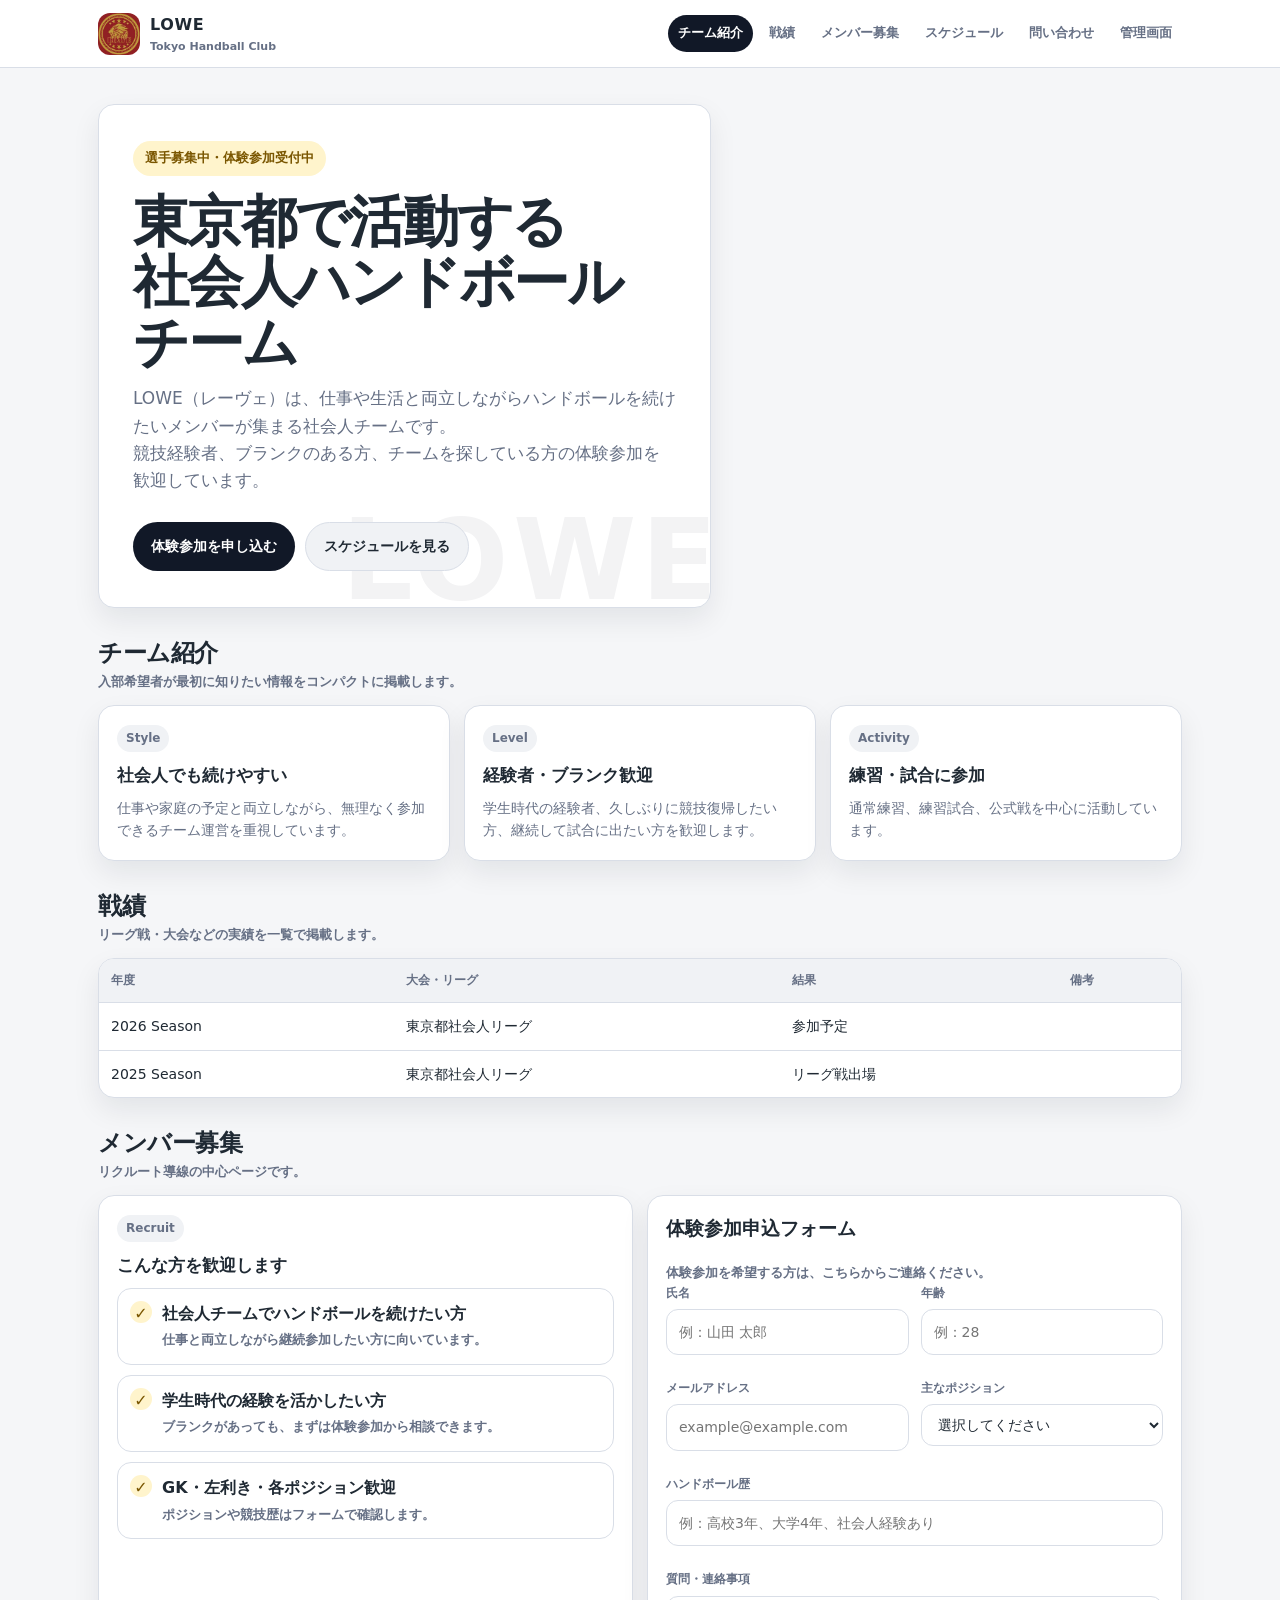
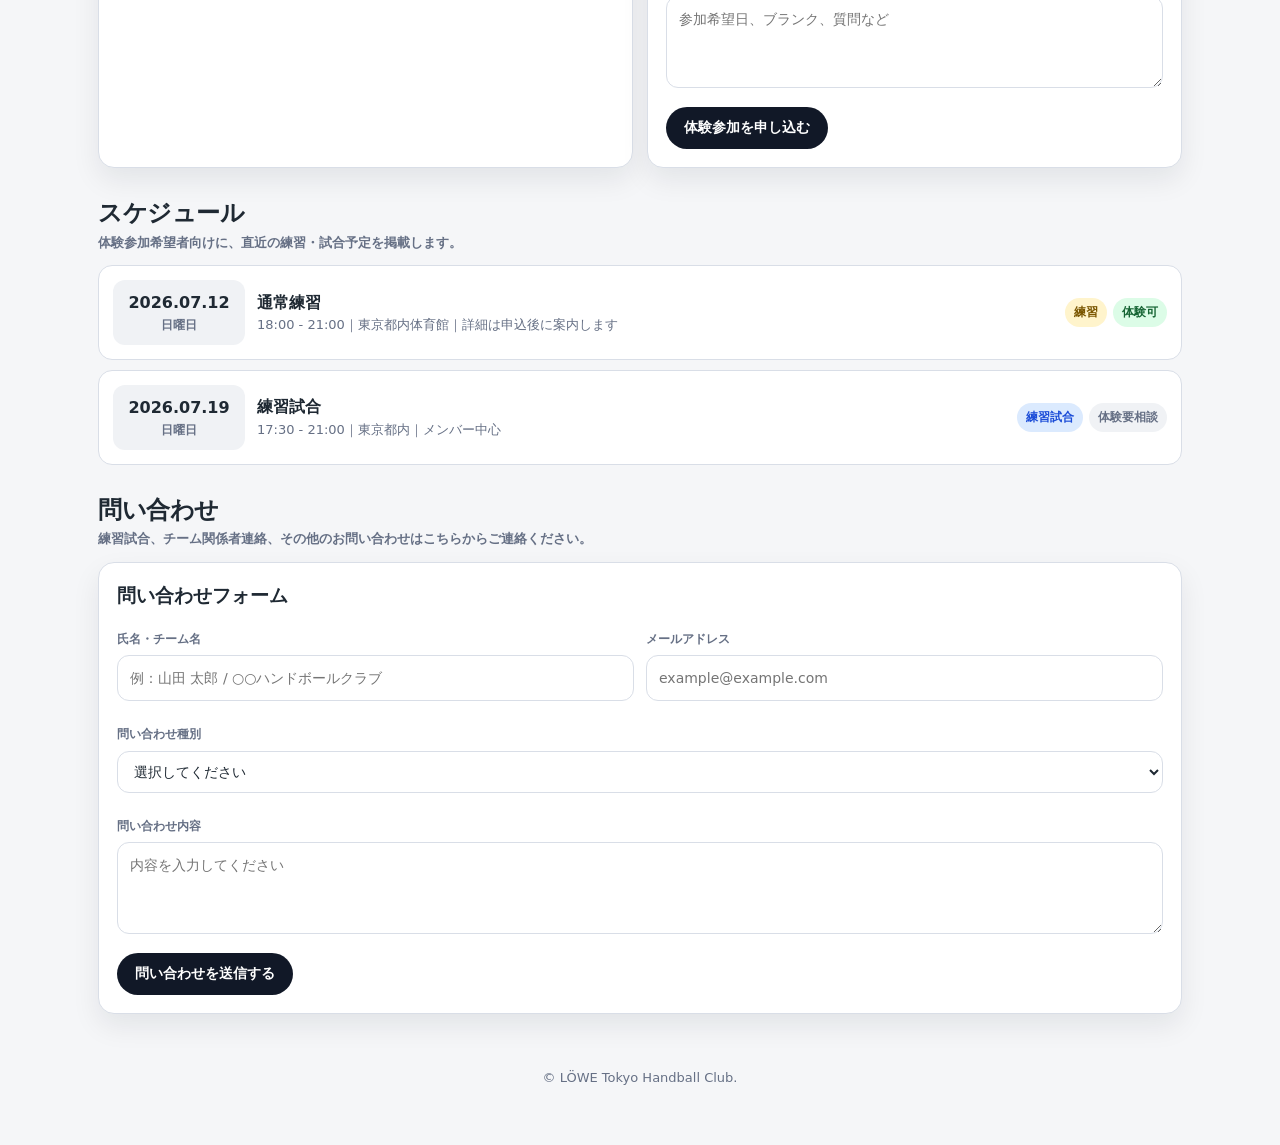
==== commit aa9f3549: "Update index.html" ====
--- a/index.html
+++ b/index.html
@@ -3,8 +3,8 @@
 <head>
   <meta charset="UTF-8">
   <meta name="viewport" content="width=device-width, initial-scale=1.0">
-  <title>LOWE｜東京都社会人ハンドボールチーム</title>
-  <meta name="description" content="LOWE（レーヴェ）は東京都で活動する社会人ハンドボールチームです。選手募集、体験参加、練習・試合予定を掲載しています。">
+  <title>LOWE｜東京都社会人ハンドボールクラブ</title>
+  <meta name="description" content="LÖWE（レーヴェ）は東京都で活動する社会人ハンドボールクラブです。選手募集、体験参加、練習・試合予定を掲載しています。">
   <link rel="stylesheet" href="./styles.css">
 </head>
 <body>
@@ -95,7 +95,7 @@
       </div>
     </section>
 
-    <footer class="footer">© LOWE Tokyo Handball Club.</footer>
+    <footer class="footer">© LÖWE Tokyo Handball Club.</footer>
   </main>
 
   <script>window.LOWE_CONFIG = { API_URL: 'https://script.google.com/macros/s/AKfycbwyia8Nlp12G9dh4fAoDj5HJZ_Hp--eAXgDvvhFyzN0VoirF3Um8paBgnr2kawOHe3fKA/exec' };</script>
